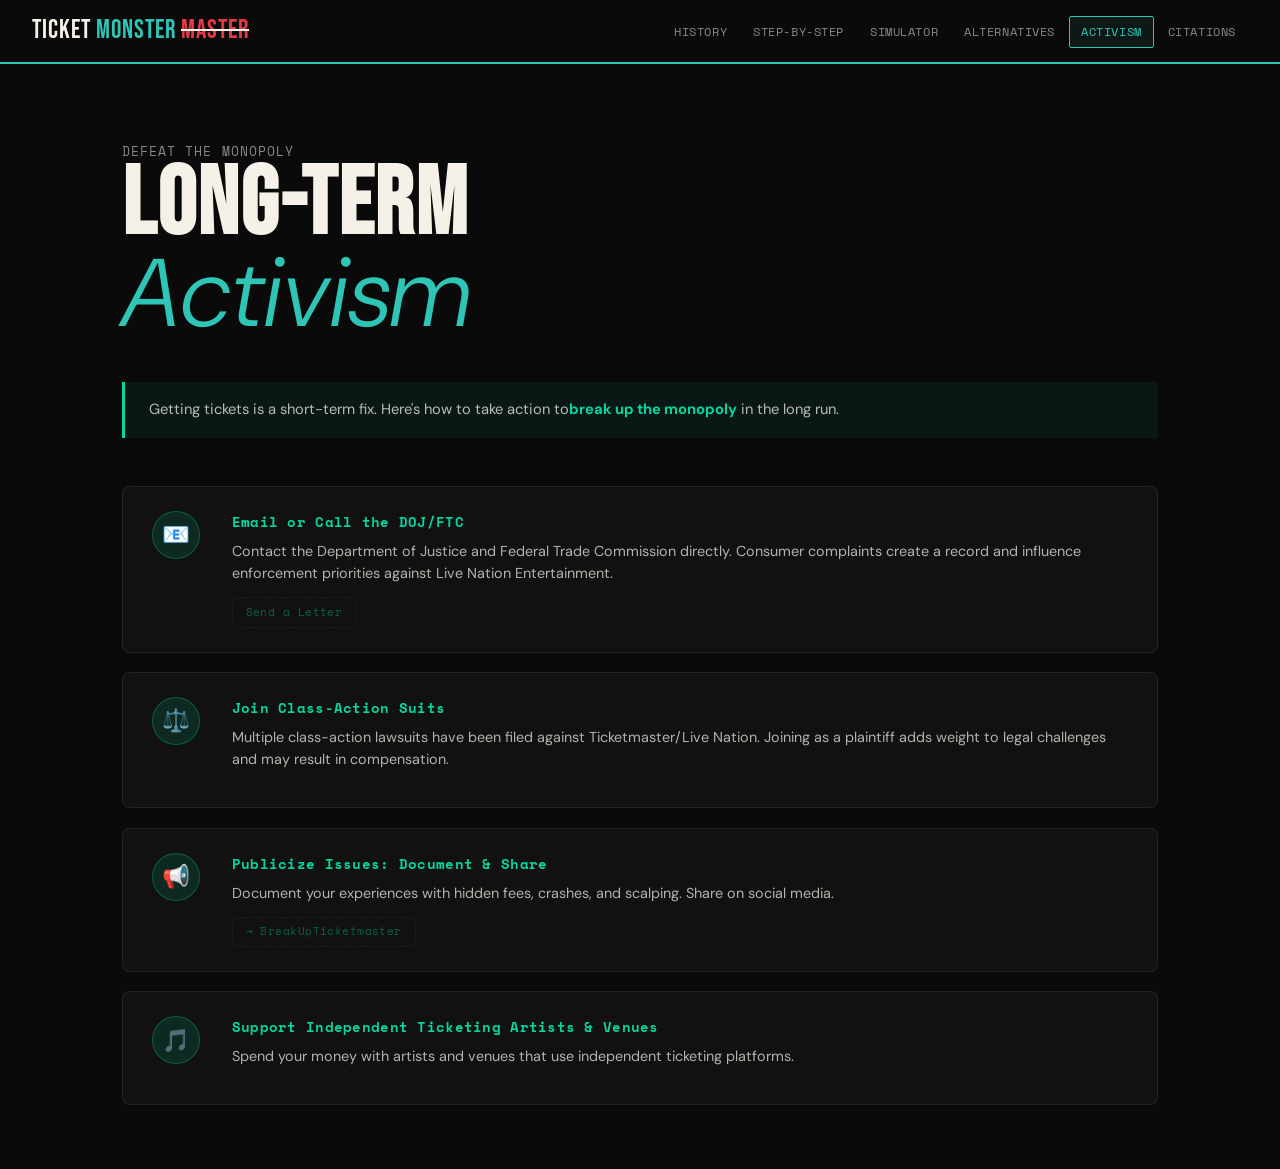
==== pages/activism.html @ 490ddab9 "Add links, citations" ====
<!DOCTYPE html>
<html lang="en">
<head>
  <meta charset="UTF-8" />
  <meta name="viewport" content="width=device-width, initial-scale=1.0" />
  <title>Long-Term Activism — Ticket Monster</title>
  <link rel="stylesheet" href="../css/style.css" />
  <style>
    .activism-intro {
      background: rgba(6,214,160,0.07);
      border-left: 3px solid var(--green);
      padding: 1rem 1.5rem;
      border-radius: 0 4px 4px 0;
      font-size: 0.92rem;
      color: rgba(245,240,232,0.75);
      margin-bottom: 3rem;
    }

    .activism-intro strong { color: var(--green); }

    .action-list {
      display: flex;
      flex-direction: column;
      gap: 1.2rem;
    }

    .action-item {
      display: grid;
      grid-template-columns: 56px 1fr;
      gap: 1.5rem;
      align-items: start;
      background: rgba(255,255,255,0.03);
      border: 1px solid rgba(255,255,255,0.08);
      border-radius: 8px;
      padding: 1.5rem 1.8rem;
      transition: border-color 0.25s, transform 0.2s;
    }

    .action-item:hover {
      border-color: rgba(6,214,160,0.35);
      transform: translateX(4px);
    }

    .action-icon-wrap {
      width: 48px; height: 48px;
      border-radius: 50%;
      background: rgba(6,214,160,0.12);
      border: 1px solid rgba(6,214,160,0.3);
      display: flex; align-items: center; justify-content: center;
      font-size: 1.4rem;
      flex-shrink: 0;
    }

    .action-body h3 {
      font-family: 'Space Mono', monospace;
      font-size: 0.88rem;
      font-weight: 700;
      color: var(--green);
      margin-bottom: 0.4rem;
      letter-spacing: 0.02em;
    }

    .action-body p {
      font-size: 0.9rem;
      color: rgba(245,240,232,0.72);
      line-height: 1.55;
      margin-bottom: 0.8rem;
    }

    .action-links {
      display: flex;
      flex-wrap: wrap;
      gap: 0.5rem;
    }

    .action-link {
      display: inline-flex;
      align-items: center;
      gap: 0.35rem;
      font-family: 'Space Mono', monospace;
      font-size: 0.68rem;
      color: var(--green);
      text-decoration: none;
      border: 1px solid rgba(6,214,160,0.3);
      padding: 0.35rem 0.8rem;
      border-radius: 3px;
      transition: all 0.2s;
      letter-spacing: 0.04em;
    }

    .action-link:hover {
      background: rgba(6,214,160,0.1);
      border-color: var(--green);
    }

    .action-link.placeholder {
      opacity: 0.4;
      cursor: default;
      border-style: dashed;
    }

    .note-edit {
      font-family: 'Space Mono', monospace;
      font-size: 0.68rem;
      color: rgba(255,255,255,0.2);
      letter-spacing: 0.06em;
    }

    @media (max-width: 600px) {
      .action-item { grid-template-columns: 1fr; }
      .action-icon-wrap { width: 38px; height: 38px; font-size: 1.1rem; }
    }
  </style>
</head>
<body>
  <nav>
    <a href="../index.html" class="nav-logo">ticket <span class="alt">monster</span> <span class="strike">master</span></a>
    <div class="hamburger"><span></span><span></span><span></span></div>
    <ul>
      <li><a href="history.html">History</a></li>
      <li><a href="step-by-step.html">Step-by-Step</a></li>
      <li><a href="simulator.html">Simulator</a></li>
      <li><a href="alternatives.html">Alternatives</a></li>
      <li><a href="activism.html">Activism</a></li>
      <li><a href="citations.html">Citations</a></li>
    </ul>
  </nav>

  <div class="page-wrapper">
    <div class="page-hero">
      <div class="subtitle">Defeat the Monopoly</div>
      <h1>Long-Term<br><em>Activism</em></h1>
    </div>

    <div class="container">
      <div class="activism-intro">
        Getting tickets is a short-term fix. Here's how to take action to<strong>break up the monopoly</strong> in the long run.
      </div>

      <div class="action-list">

        <div class="action-item">
          <div class="action-icon-wrap">📧</div>
          <div class="action-body">
            <h3>Email or Call the DOJ/FTC</h3>
            <p>Contact the Department of Justice and Federal Trade Commission directly. Consumer complaints create a record and influence enforcement priorities against Live Nation Entertainment.</p>
            <div class="action-links">
              <a href="https://actionnetwork.org/letters/tell-the-department-of-justice-to-investigate-ticketmaster/" class="action-link placeholder">Send a Letter</a>
            </div>
          </div>
        </div>

        <div class="action-item">
          <div class="action-icon-wrap">⚖️</div>
          <div class="action-body">
            <h3>Join Class-Action Suits</h3>
            <p>Multiple class-action lawsuits have been filed against Ticketmaster/Live Nation. Joining as a plaintiff adds weight to legal challenges and may result in compensation.</p>
          </div>
        </div>

        <div class="action-item">
          <div class="action-icon-wrap">📢</div>
          <div class="action-body">
            <h3>Publicize Issues: Document &amp; Share</h3>
            <p>Document your experiences with hidden fees, crashes, and scalping. Share on social media.</p>
            <div class="action-links">
              <a href="https://www.breakupticketmaster.com/" class="action-link placeholder">→ BreakUpTicketmaster</a>
            </div>
          </div>
        </div>

        <div class="action-item">
          <div class="action-icon-wrap">🎵</div>
          <div class="action-body">
            <h3>Support Independent Ticketing Artists &amp; Venues</h3>
            <p>Spend your money with artists and venues that use independent ticketing platforms.</p>
          </div>
        </div>
      </div>
    </div>
  </div>

  <script src="../js/nav.js"></script>
</body>
</html>
---- css/style.css ----
@import url('https://fonts.googleapis.com/css2?family=Bebas+Neue&family=Space+Mono:ital,wght@0,400;0,700;1,400&family=DM+Sans:ital,wght@0,300;0,400;0,600;1,300&display=swap');

:root {
  --black: #0a0a0a;
  --white: #f5f0e8;
  --cream: #ede8dc;
  --teal: #2ec4b6;
  --coral: #e63946;
  --yellow: #ffd166;
  --pink: #ffb3ba;
  --green: #06d6a0;
  --mid-gray: #3a3a3a;
  --light-gray: #888;
  --nav-h: 64px;
}

*, *::before, *::after { box-sizing: border-box; margin: 0; padding: 0; }

html { scroll-behavior: smooth; }

body {
  background: var(--black);
  color: var(--white);
  font-family: 'DM Sans', sans-serif;
  font-size: 16px;
  line-height: 1.6;
  min-height: 100vh;
}

/* ── NAV ── */
nav {
  position: fixed;
  top: 0; left: 0; right: 0;
  height: var(--nav-h);
  background: var(--black);
  border-bottom: 2px solid var(--teal);
  display: flex;
  align-items: center;
  padding: 0 2rem;
  z-index: 1000;
  gap: 0;
}

.nav-logo {
  font-family: 'Bebas Neue', sans-serif;
  font-size: 1.6rem;
  color: var(--white);
  text-decoration: none;
  letter-spacing: 0.04em;
  margin-right: auto;
  display: flex;
  align-items: baseline;
  gap: 0.3rem;
}

.nav-logo span.strike {
  color: var(--coral);
  text-decoration: line-through;
  text-decoration-color: var(--white);
  text-decoration-thickness: 2px;
}

.nav-logo span.alt {
  color: var(--teal);
}

nav ul {
  display: flex;
  list-style: none;
  gap: 0.1rem;
}

nav ul li a {
  font-family: 'Space Mono', monospace;
  font-size: 0.72rem;
  color: var(--light-gray);
  text-decoration: none;
  padding: 0.4rem 0.7rem;
  border: 1px solid transparent;
  border-radius: 2px;
  transition: all 0.2s;
  letter-spacing: 0.05em;
  text-transform: uppercase;
}

nav ul li a:hover,
nav ul li a.active {
  color: var(--teal);
  border-color: var(--teal);
  background: rgba(46,196,182,0.08);
}

/* hamburger */
.hamburger {
  display: none;
  flex-direction: column;
  gap: 5px;
  cursor: pointer;
  padding: 4px;
}
.hamburger span {
  width: 24px; height: 2px;
  background: var(--white);
  transition: all 0.3s;
}

/* ── PAGE WRAPPER ── */
.page-wrapper {
  padding-top: var(--nav-h);
  min-height: 100vh;
}

/* ── HERO BANNER ── */
.page-hero {
  padding: 4rem 2rem 2.5rem;
  max-width: 1100px;
  margin: 0 auto;
}

.page-hero h1 {
  font-family: 'Bebas Neue', sans-serif;
  font-size: clamp(3rem, 8vw, 6rem);
  line-height: 0.92;
  letter-spacing: 0.02em;
}

.page-hero h1 em {
  font-family: 'DM Sans', sans-serif;
  font-style: italic;
  font-weight: 300;
  color: var(--teal);
}

.page-hero .subtitle {
  font-family: 'Space Mono', monospace;
  font-size: 0.82rem;
  color: var(--light-gray);
  margin-top: 0.8rem;
  letter-spacing: 0.08em;
  text-transform: uppercase;
}

/* ── SECTION CONTAINER ── */
.container {
  max-width: 1100px;
  margin: 0 auto;
  padding: 0 2rem 4rem;
}

/* ── BUTTONS ── */
.btn {
  display: inline-block;
  font-family: 'Space Mono', monospace;
  font-size: 0.78rem;
  padding: 0.55rem 1.2rem;
  border: 2px solid var(--teal);
  color: var(--teal);
  background: transparent;
  cursor: pointer;
  text-decoration: none;
  text-transform: uppercase;
  letter-spacing: 0.06em;
  transition: all 0.2s;
  border-radius: 2px;
}
.btn:hover {
  background: var(--teal);
  color: var(--black);
}
.btn-fill {
  background: var(--teal);
  color: var(--black);
}
.btn-fill:hover {
  background: transparent;
  color: var(--teal);
}
.btn-coral {
  border-color: var(--coral);
  color: var(--coral);
}
.btn-coral:hover { background: var(--coral); color: var(--white); }

/* ── TAGS ── */
.tag {
  display: inline-block;
  font-family: 'Space Mono', monospace;
  font-size: 0.65rem;
  padding: 0.2rem 0.5rem;
  background: rgba(46,196,182,0.15);
  border: 1px solid var(--teal);
  color: var(--teal);
  border-radius: 2px;
  letter-spacing: 0.06em;
  text-transform: uppercase;
}

/* ── DIVIDER ── */
.divider {
  height: 1px;
  background: linear-gradient(90deg, var(--teal) 0%, transparent 100%);
  margin: 2rem 0;
  opacity: 0.3;
}

/* ── RESPONSIVE ── */
@media (max-width: 768px) {
  nav ul {
    display: none;
    position: absolute;
    top: var(--nav-h);
    left: 0; right: 0;
    background: var(--black);
    border-bottom: 2px solid var(--teal);
    flex-direction: column;
    padding: 1rem;
    gap: 0.3rem;
  }
  nav ul.open { display: flex; }
  .hamburger { display: flex; }
  .page-hero { padding: 3rem 1.5rem 2rem; }
  .container { padding: 0 1.5rem 3rem; }
}
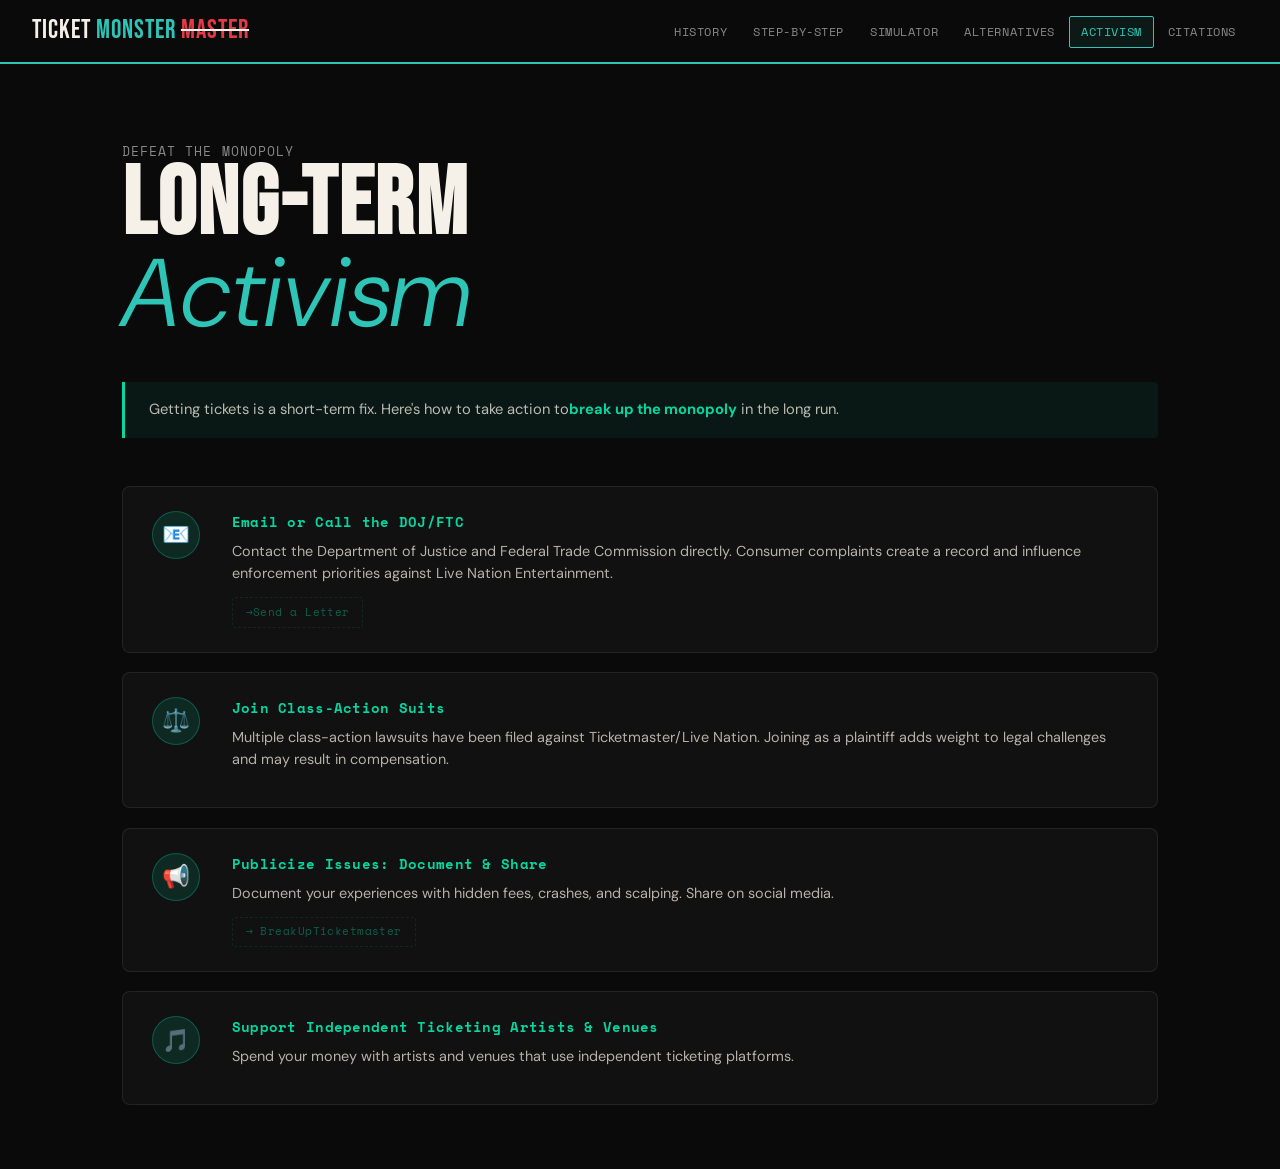
==== commit 576815ce: "Fix links?" ====
--- a/pages/activism.html
+++ b/pages/activism.html
@@ -145,7 +145,7 @@
             <h3>Email or Call the DOJ/FTC</h3>
             <p>Contact the Department of Justice and Federal Trade Commission directly. Consumer complaints create a record and influence enforcement priorities against Live Nation Entertainment.</p>
             <div class="action-links">
-              <a href="https://actionnetwork.org/letters/tell-the-department-of-justice-to-investigate-ticketmaster/" class="action-link placeholder">Send a Letter</a>
+              <a href="https://actionnetwork.org/letters/tell-the-department-of-justice-to-investigate-ticketmaster/" class="action-link placeholder">→Send a Letter</a>
             </div>
           </div>
         </div>
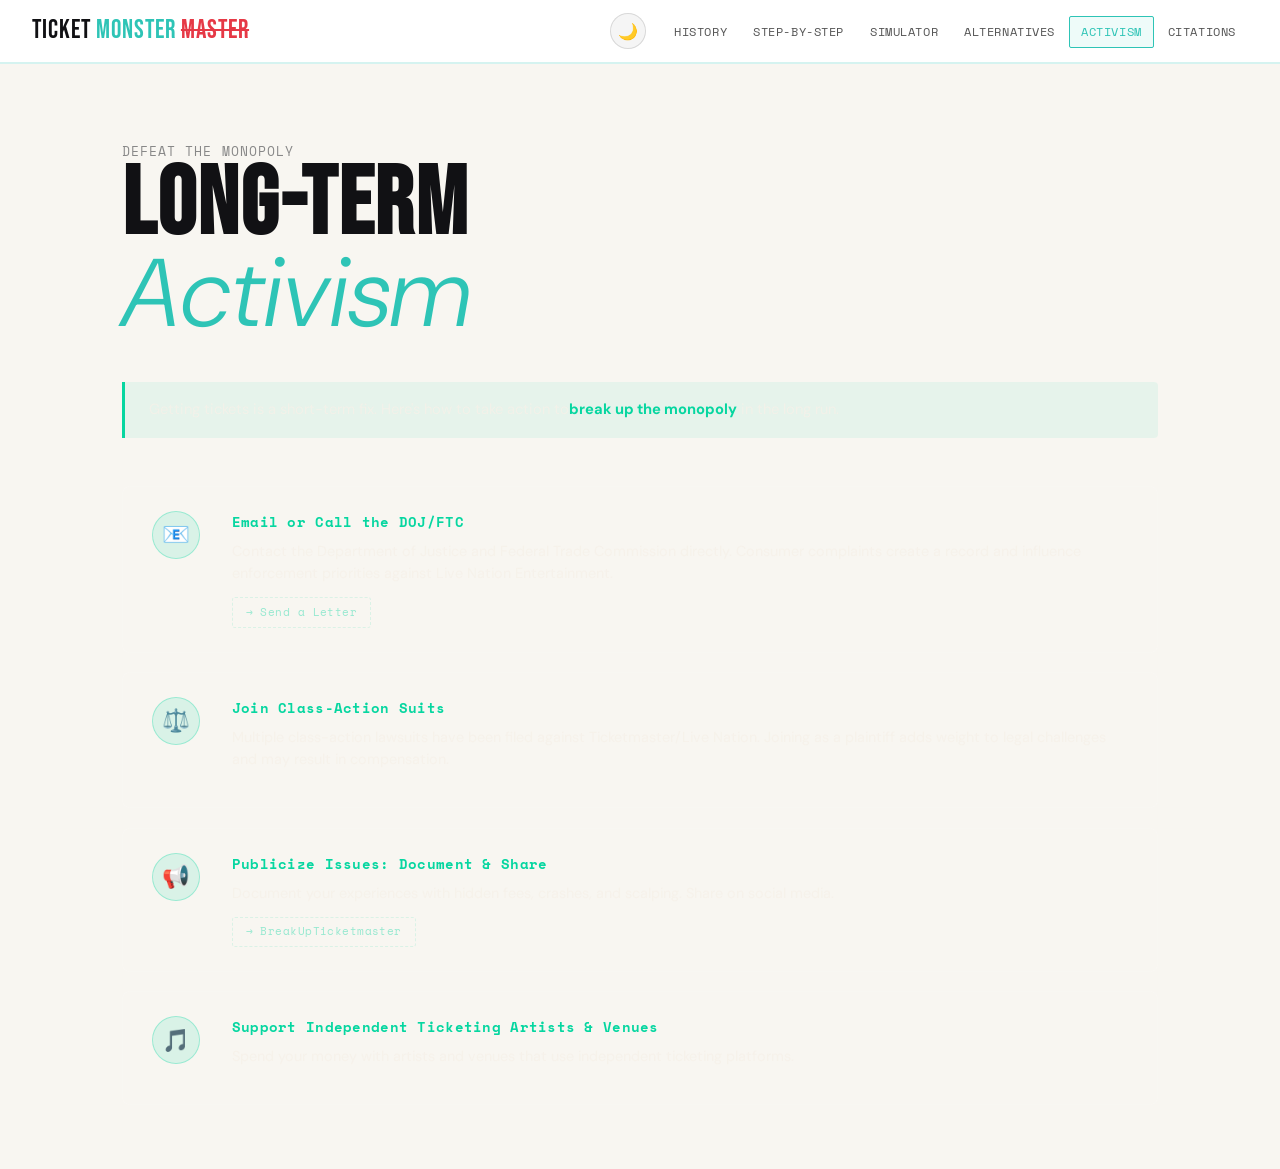
==== commit 6bbf5a20: "Toggle light/dark" ====
--- a/pages/activism.html
+++ b/pages/activism.html
@@ -145,7 +145,7 @@
             <h3>Email or Call the DOJ/FTC</h3>
             <p>Contact the Department of Justice and Federal Trade Commission directly. Consumer complaints create a record and influence enforcement priorities against Live Nation Entertainment.</p>
             <div class="action-links">
-              <a href="https://actionnetwork.org/letters/tell-the-department-of-justice-to-investigate-ticketmaster/" class="action-link placeholder">→Send a Letter</a>
+              <a href="https://actionnetwork.org/letters/tell-the-department-of-justice-to-investigate-ticketmaster/" class="action-link placeholder">→ Send a Letter</a>
             </div>
           </div>
         </div>
--- a/css/style.css
+++ b/css/style.css
@@ -1,6 +1,17 @@
 @import url('https://fonts.googleapis.com/css2?family=Bebas+Neue&family=Space+Mono:ital,wght@0,400;0,700;1,400&family=DM+Sans:ital,wght@0,300;0,400;0,600;1,300&display=swap');
 
 :root {
+  --bg: #0a0a0a;
+  --fg: #f5f0e8;
+  --surface: rgba(255,255,255,0.03);
+  --surface-strong: rgba(255,255,255,0.1);
+  --muted: rgba(245,240,232,0.8);
+  --nav-bg: #0a0a0a;
+  --nav-border: #2ec4b6;
+  --link: #888;
+  --link-hover: #2ec4b6;
+  --toggle-border: rgba(255,255,255,0.18);
+  --toggle-bg: rgba(255,255,255,0.04);
   --black: #0a0a0a;
   --white: #f5f0e8;
   --cream: #ede8dc;
@@ -14,17 +25,48 @@
   --nav-h: 64px;
 }
 
+[data-theme="light"] {
+  --bg: #f8f6f1;
+  --fg: #111114;
+  --surface: rgba(15,15,15,0.04);
+  --surface-strong: rgba(15,15,15,0.08);
+  --muted: rgba(17,17,20,0.65);
+  --nav-bg: #ffffff;
+  --nav-border: rgba(46,196,182,0.25);
+  --link: #555;
+  --link-hover: #2ec4b6;
+  --toggle-border: rgba(0,0,0,0.12);
+  --toggle-bg: rgba(0,0,0,0.04);
+}
+
+@media (prefers-color-scheme: light) {
+  :root {
+    --bg: #f8f6f1;
+    --fg: #111114;
+    --surface: rgba(15,15,15,0.04);
+    --surface-strong: rgba(15,15,15,0.08);
+    --muted: rgba(17,17,20,0.65);
+    --nav-bg: #ffffff;
+    --nav-border: rgba(46,196,182,0.2);
+    --link: #555;
+    --link-hover: #2ec4b6;
+    --toggle-border: rgba(0,0,0,0.12);
+    --toggle-bg: rgba(0,0,0,0.04);
+  }
+}
+
 *, *::before, *::after { box-sizing: border-box; margin: 0; padding: 0; }
 
 html { scroll-behavior: smooth; }
 
 body {
-  background: var(--black);
-  color: var(--white);
+  background: var(--bg);
+  color: var(--fg);
   font-family: 'DM Sans', sans-serif;
   font-size: 16px;
   line-height: 1.6;
   min-height: 100vh;
+  transition: background 0.25s ease, color 0.25s ease;
 }
 
 /* ── NAV ── */
@@ -32,8 +74,8 @@
   position: fixed;
   top: 0; left: 0; right: 0;
   height: var(--nav-h);
-  background: var(--black);
-  border-bottom: 2px solid var(--teal);
+  background: var(--nav-bg);
+  border-bottom: 2px solid var(--nav-border);
   display: flex;
   align-items: center;
   padding: 0 2rem;
@@ -44,7 +86,7 @@
 .nav-logo {
   font-family: 'Bebas Neue', sans-serif;
   font-size: 1.6rem;
-  color: var(--white);
+  color: var(--fg);
   text-decoration: none;
   letter-spacing: 0.04em;
   margin-right: auto;
@@ -56,7 +98,7 @@
 .nav-logo span.strike {
   color: var(--coral);
   text-decoration: line-through;
-  text-decoration-color: var(--white);
+  text-decoration-color: currentColor;
   text-decoration-thickness: 2px;
 }
 
@@ -73,7 +115,7 @@
 nav ul li a {
   font-family: 'Space Mono', monospace;
   font-size: 0.72rem;
-  color: var(--light-gray);
+  color: var(--link);
   text-decoration: none;
   padding: 0.4rem 0.7rem;
   border: 1px solid transparent;
@@ -100,8 +142,28 @@
 }
 .hamburger span {
   width: 24px; height: 2px;
-  background: var(--white);
+  background: var(--fg);
   transition: all 0.3s;
+}
+
+.theme-toggle {
+  margin-right: 1rem;
+  width: 36px;
+  height: 36px;
+  border: 1px solid var(--toggle-border);
+  border-radius: 999px;
+  background: var(--toggle-bg);
+  color: var(--fg);
+  display: inline-flex;
+  align-items: center;
+  justify-content: center;
+  cursor: pointer;
+  transition: all 0.2s ease;
+  font-size: 1rem;
+}
+.theme-toggle:hover {
+  transform: translateY(-1px);
+  background: rgba(46,196,182,0.12);
 }
 
 /* ── PAGE WRAPPER ── */
@@ -210,8 +272,8 @@
     position: absolute;
     top: var(--nav-h);
     left: 0; right: 0;
-    background: var(--black);
-    border-bottom: 2px solid var(--teal);
+    background: var(--nav-bg);
+    border-bottom: 2px solid var(--nav-border);
     flex-direction: column;
     padding: 1rem;
     gap: 0.3rem;
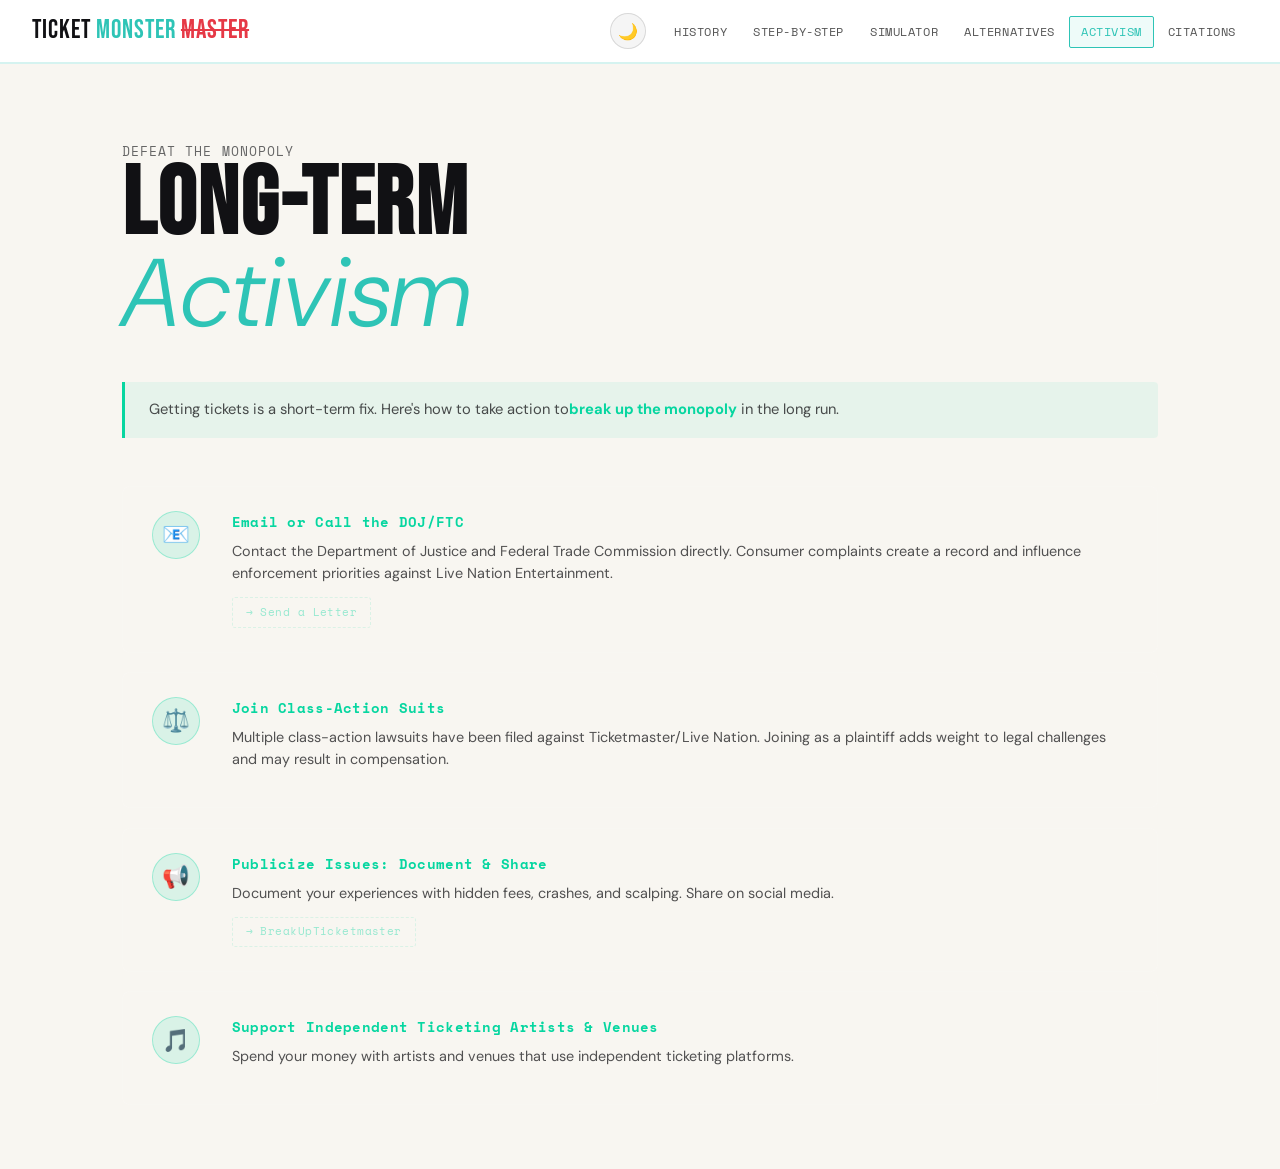
==== commit 1825cd00: "Fix images, text in history" ====
--- a/pages/activism.html
+++ b/pages/activism.html
@@ -12,7 +12,7 @@
       padding: 1rem 1.5rem;
       border-radius: 0 4px 4px 0;
       font-size: 0.92rem;
-      color: rgba(245,240,232,0.75);
+      color: var(--text-75);
       margin-bottom: 3rem;
     }
 
@@ -62,7 +62,7 @@
 
     .action-body p {
       font-size: 0.9rem;
-      color: rgba(245,240,232,0.72);
+      color: var(--text-72);
       line-height: 1.55;
       margin-bottom: 0.8rem;
     }
--- a/css/style.css
+++ b/css/style.css
@@ -3,6 +3,15 @@
 :root {
   --bg: #0a0a0a;
   --fg: #f5f0e8;
+  --text-80: rgba(245,240,232,0.8);
+  --text-75: rgba(245,240,232,0.75);
+  --text-72: rgba(245,240,232,0.72);
+  --text-70: rgba(245,240,232,0.7);
+  --text-65: rgba(245,240,232,0.65);
+  --text-60: rgba(245,240,232,0.6);
+  --text-55: rgba(245,240,232,0.55);
+  --text-50: rgba(245,240,232,0.5);
+  --text-85: rgba(245,240,232,0.85);
   --surface: rgba(255,255,255,0.03);
   --surface-strong: rgba(255,255,255,0.1);
   --muted: rgba(245,240,232,0.8);
@@ -28,6 +37,15 @@
 [data-theme="light"] {
   --bg: #f8f6f1;
   --fg: #111114;
+  --text-80: rgba(17,17,20,0.8);
+  --text-75: rgba(17,17,20,0.75);
+  --text-72: rgba(17,17,20,0.72);
+  --text-70: rgba(17,17,20,0.7);
+  --text-65: rgba(17,17,20,0.65);
+  --text-60: rgba(17,17,20,0.6);
+  --text-55: rgba(17,17,20,0.55);
+  --text-50: rgba(17,17,20,0.5);
+  --text-85: rgba(17,17,20,0.85);
   --surface: rgba(15,15,15,0.04);
   --surface-strong: rgba(15,15,15,0.08);
   --muted: rgba(17,17,20,0.65);
@@ -37,12 +55,23 @@
   --link-hover: #2ec4b6;
   --toggle-border: rgba(0,0,0,0.12);
   --toggle-bg: rgba(0,0,0,0.04);
+  --white: #111114;
+  --light-gray: #666;
 }
 
 @media (prefers-color-scheme: light) {
   :root {
     --bg: #f8f6f1;
     --fg: #111114;
+    --text-80: rgba(17,17,20,0.8);
+    --text-75: rgba(17,17,20,0.75);
+    --text-72: rgba(17,17,20,0.72);
+    --text-70: rgba(17,17,20,0.7);
+    --text-65: rgba(17,17,20,0.65);
+    --text-60: rgba(17,17,20,0.6);
+    --text-55: rgba(17,17,20,0.55);
+    --text-50: rgba(17,17,20,0.5);
+    --text-85: rgba(17,17,20,0.85);
     --surface: rgba(15,15,15,0.04);
     --surface-strong: rgba(15,15,15,0.08);
     --muted: rgba(17,17,20,0.65);
@@ -52,6 +81,8 @@
     --link-hover: #2ec4b6;
     --toggle-border: rgba(0,0,0,0.12);
     --toggle-bg: rgba(0,0,0,0.04);
+    --white: #111114;
+    --light-gray: #666;
   }
 }
 
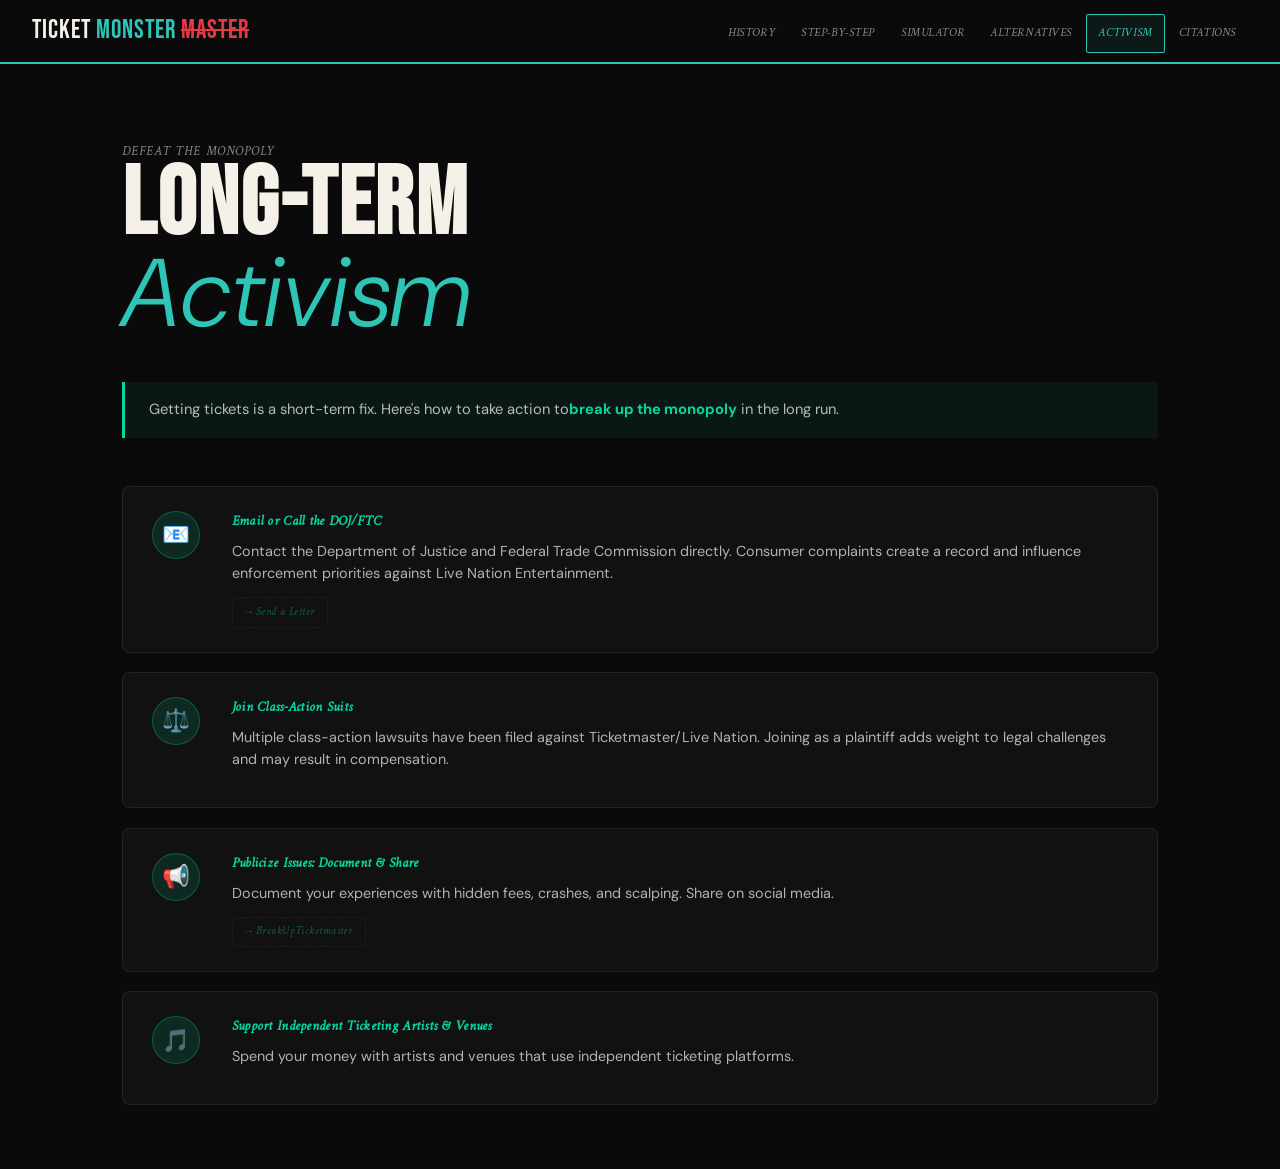
==== commit 82c81f70: "Change font" ====
--- a/pages/activism.html
+++ b/pages/activism.html
@@ -52,7 +52,7 @@
     }
 
     .action-body h3 {
-      font-family: 'Space Mono', monospace;
+      font-family: 'Metal', monospace;
       font-size: 0.88rem;
       font-weight: 700;
       color: var(--green);
@@ -77,7 +77,7 @@
       display: inline-flex;
       align-items: center;
       gap: 0.35rem;
-      font-family: 'Space Mono', monospace;
+      font-family: 'Metal', monospace;
       font-size: 0.68rem;
       color: var(--green);
       text-decoration: none;
@@ -100,7 +100,7 @@
     }
 
     .note-edit {
-      font-family: 'Space Mono', monospace;
+      font-family: 'Metal', monospace;
       font-size: 0.68rem;
       color: rgba(255,255,255,0.2);
       letter-spacing: 0.06em;
--- a/css/style.css
+++ b/css/style.css
@@ -1,4 +1,4 @@
-@import url('https://fonts.googleapis.com/css2?family=Bebas+Neue&family=Space+Mono:ital,wght@0,400;0,700;1,400&family=DM+Sans:ital,wght@0,300;0,400;0,600;1,300&display=swap');
+@import url('https://fonts.googleapis.com/css2?family=Bebas+Neue&family=Metal:ital,wght@0,400;0,700;1,400&family=DM+Sans:ital,wght@0,300;0,400;0,600;1,300&display=swap');
 
 :root {
   --bg: #0a0a0a;
@@ -34,58 +34,6 @@
   --nav-h: 64px;
 }
 
-[data-theme="light"] {
-  --bg: #f8f6f1;
-  --fg: #111114;
-  --text-80: rgba(17,17,20,0.8);
-  --text-75: rgba(17,17,20,0.75);
-  --text-72: rgba(17,17,20,0.72);
-  --text-70: rgba(17,17,20,0.7);
-  --text-65: rgba(17,17,20,0.65);
-  --text-60: rgba(17,17,20,0.6);
-  --text-55: rgba(17,17,20,0.55);
-  --text-50: rgba(17,17,20,0.5);
-  --text-85: rgba(17,17,20,0.85);
-  --surface: rgba(15,15,15,0.04);
-  --surface-strong: rgba(15,15,15,0.08);
-  --muted: rgba(17,17,20,0.65);
-  --nav-bg: #ffffff;
-  --nav-border: rgba(46,196,182,0.25);
-  --link: #555;
-  --link-hover: #2ec4b6;
-  --toggle-border: rgba(0,0,0,0.12);
-  --toggle-bg: rgba(0,0,0,0.04);
-  --white: #111114;
-  --light-gray: #666;
-}
-
-@media (prefers-color-scheme: light) {
-  :root {
-    --bg: #f8f6f1;
-    --fg: #111114;
-    --text-80: rgba(17,17,20,0.8);
-    --text-75: rgba(17,17,20,0.75);
-    --text-72: rgba(17,17,20,0.72);
-    --text-70: rgba(17,17,20,0.7);
-    --text-65: rgba(17,17,20,0.65);
-    --text-60: rgba(17,17,20,0.6);
-    --text-55: rgba(17,17,20,0.55);
-    --text-50: rgba(17,17,20,0.5);
-    --text-85: rgba(17,17,20,0.85);
-    --surface: rgba(15,15,15,0.04);
-    --surface-strong: rgba(15,15,15,0.08);
-    --muted: rgba(17,17,20,0.65);
-    --nav-bg: #ffffff;
-    --nav-border: rgba(46,196,182,0.2);
-    --link: #555;
-    --link-hover: #2ec4b6;
-    --toggle-border: rgba(0,0,0,0.12);
-    --toggle-bg: rgba(0,0,0,0.04);
-    --white: #111114;
-    --light-gray: #666;
-  }
-}
-
 *, *::before, *::after { box-sizing: border-box; margin: 0; padding: 0; }
 
 html { scroll-behavior: smooth; }
@@ -94,10 +42,9 @@
   background: var(--bg);
   color: var(--fg);
   font-family: 'DM Sans', sans-serif;
-  font-size: 16px;
+  font-size: 18px;
   line-height: 1.6;
   min-height: 100vh;
-  transition: background 0.25s ease, color 0.25s ease;
 }
 
 /* ── NAV ── */
@@ -144,7 +91,7 @@
 }
 
 nav ul li a {
-  font-family: 'Space Mono', monospace;
+  font-family: 'Metal', monospace;
   font-size: 0.72rem;
   color: var(--link);
   text-decoration: none;
@@ -177,26 +124,6 @@
   transition: all 0.3s;
 }
 
-.theme-toggle {
-  margin-right: 1rem;
-  width: 36px;
-  height: 36px;
-  border: 1px solid var(--toggle-border);
-  border-radius: 999px;
-  background: var(--toggle-bg);
-  color: var(--fg);
-  display: inline-flex;
-  align-items: center;
-  justify-content: center;
-  cursor: pointer;
-  transition: all 0.2s ease;
-  font-size: 1rem;
-}
-.theme-toggle:hover {
-  transform: translateY(-1px);
-  background: rgba(46,196,182,0.12);
-}
-
 /* ── PAGE WRAPPER ── */
 .page-wrapper {
   padding-top: var(--nav-h);
@@ -225,7 +152,7 @@
 }
 
 .page-hero .subtitle {
-  font-family: 'Space Mono', monospace;
+  font-family: 'Metal', monospace;
   font-size: 0.82rem;
   color: var(--light-gray);
   margin-top: 0.8rem;
@@ -243,7 +170,7 @@
 /* ── BUTTONS ── */
 .btn {
   display: inline-block;
-  font-family: 'Space Mono', monospace;
+  font-family: 'Metal', monospace;
   font-size: 0.78rem;
   padding: 0.55rem 1.2rem;
   border: 2px solid var(--teal);
@@ -277,7 +204,7 @@
 /* ── TAGS ── */
 .tag {
   display: inline-block;
-  font-family: 'Space Mono', monospace;
+  font-family: 'Metal', monospace;
   font-size: 0.65rem;
   padding: 0.2rem 0.5rem;
   background: rgba(46,196,182,0.15);
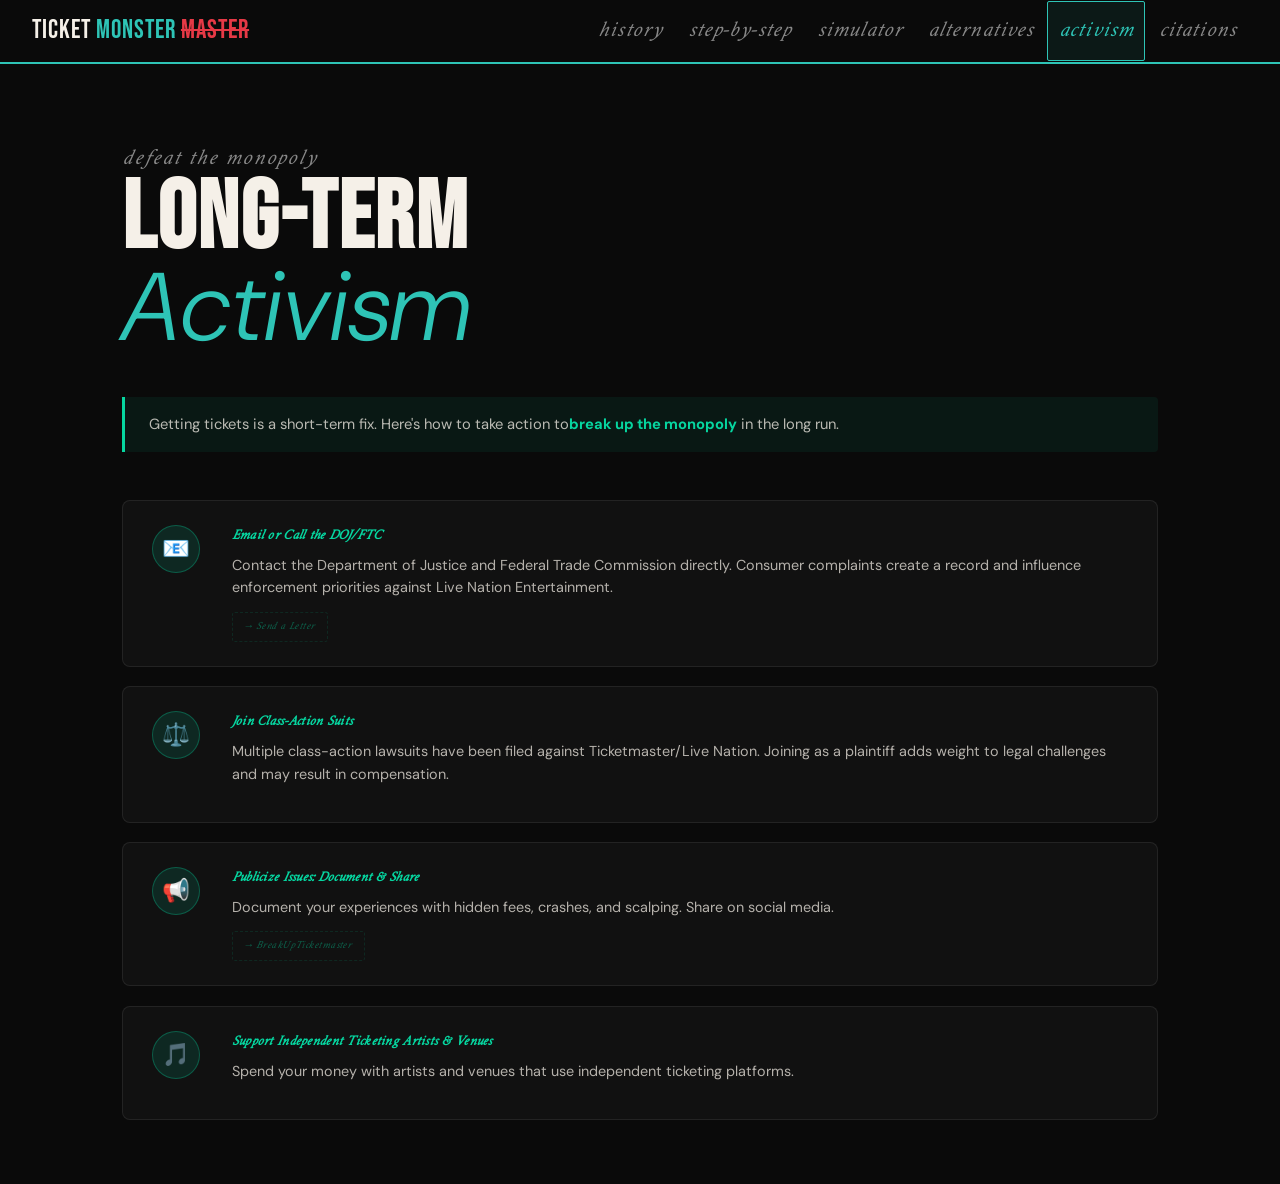
==== commit 52589cf8: "Fix font size?" ====
--- a/pages/activism.html
+++ b/pages/activism.html
@@ -52,7 +52,7 @@
     }
 
     .action-body h3 {
-      font-family: 'Metal', monospace;
+      font-family: 'metal', monospace; font-style: italic;
       font-size: 0.88rem;
       font-weight: 700;
       color: var(--green);
@@ -77,7 +77,7 @@
       display: inline-flex;
       align-items: center;
       gap: 0.35rem;
-      font-family: 'Metal', monospace;
+      font-family: 'metal', monospace; font-style: italic;
       font-size: 0.68rem;
       color: var(--green);
       text-decoration: none;
@@ -100,7 +100,7 @@
     }
 
     .note-edit {
-      font-family: 'Metal', monospace;
+      font-family: 'metal', monospace; font-style: italic;
       font-size: 0.68rem;
       color: rgba(255,255,255,0.2);
       letter-spacing: 0.06em;
--- a/css/style.css
+++ b/css/style.css
@@ -1,4 +1,4 @@
-@import url('https://fonts.googleapis.com/css2?family=Bebas+Neue&family=Metal:ital,wght@0,400;0,700;1,400&family=DM+Sans:ital,wght@0,300;0,400;0,600;1,300&display=swap');
+@import url('https://fonts.googleapis.com/css2?family=Bebas+Neue&family=metal:ital,wght@0,400;0,700;1,400&family=DM+Sans:ital,wght@0,300;0,400;0,600;1,300&display=swap');
 
 :root {
   --bg: #0a0a0a;
@@ -91,8 +91,8 @@
 }
 
 nav ul li a {
-  font-family: 'Metal', monospace;
-  font-size: 0.72rem;
+  font-family: 'metal', monospace; font-style: italic;
+  font-size: 22px;
   color: var(--link);
   text-decoration: none;
   padding: 0.4rem 0.7rem;
@@ -100,7 +100,7 @@
   border-radius: 2px;
   transition: all 0.2s;
   letter-spacing: 0.05em;
-  text-transform: uppercase;
+  text-transform: lowercase;
 }
 
 nav ul li a:hover,
@@ -152,12 +152,13 @@
 }
 
 .page-hero .subtitle {
-  font-family: 'Metal', monospace;
-  font-size: 0.82rem;
+  font-family: 'metal', monospace; font-style: italic;
+  font-style: italic;
+  text-transform: lowercase;
+  font-size: 22px;
   color: var(--light-gray);
   margin-top: 0.8rem;
   letter-spacing: 0.08em;
-  text-transform: uppercase;
 }
 
 /* ── SECTION CONTAINER ── */
@@ -170,15 +171,16 @@
 /* ── BUTTONS ── */
 .btn {
   display: inline-block;
-  font-family: 'Metal', monospace;
-  font-size: 0.78rem;
+  font-family: 'metal', monospace; font-style: italic;
+  font-size: 22px;
   padding: 0.55rem 1.2rem;
   border: 2px solid var(--teal);
   color: var(--teal);
   background: transparent;
   cursor: pointer;
   text-decoration: none;
-  text-transform: uppercase;
+  text-transform: lowercase;
+  font-style: italic;
   letter-spacing: 0.06em;
   transition: all 0.2s;
   border-radius: 2px;
@@ -204,15 +206,15 @@
 /* ── TAGS ── */
 .tag {
   display: inline-block;
-  font-family: 'Metal', monospace;
-  font-size: 0.65rem;
+  font-family: 'metal', monospace; font-style: italic;
+  font-size: 22px;
   padding: 0.2rem 0.5rem;
   background: rgba(46,196,182,0.15);
   border: 1px solid var(--teal);
   color: var(--teal);
   border-radius: 2px;
   letter-spacing: 0.06em;
-  text-transform: uppercase;
+  text-transform: lowercase;
 }
 
 /* ── DIVIDER ── */
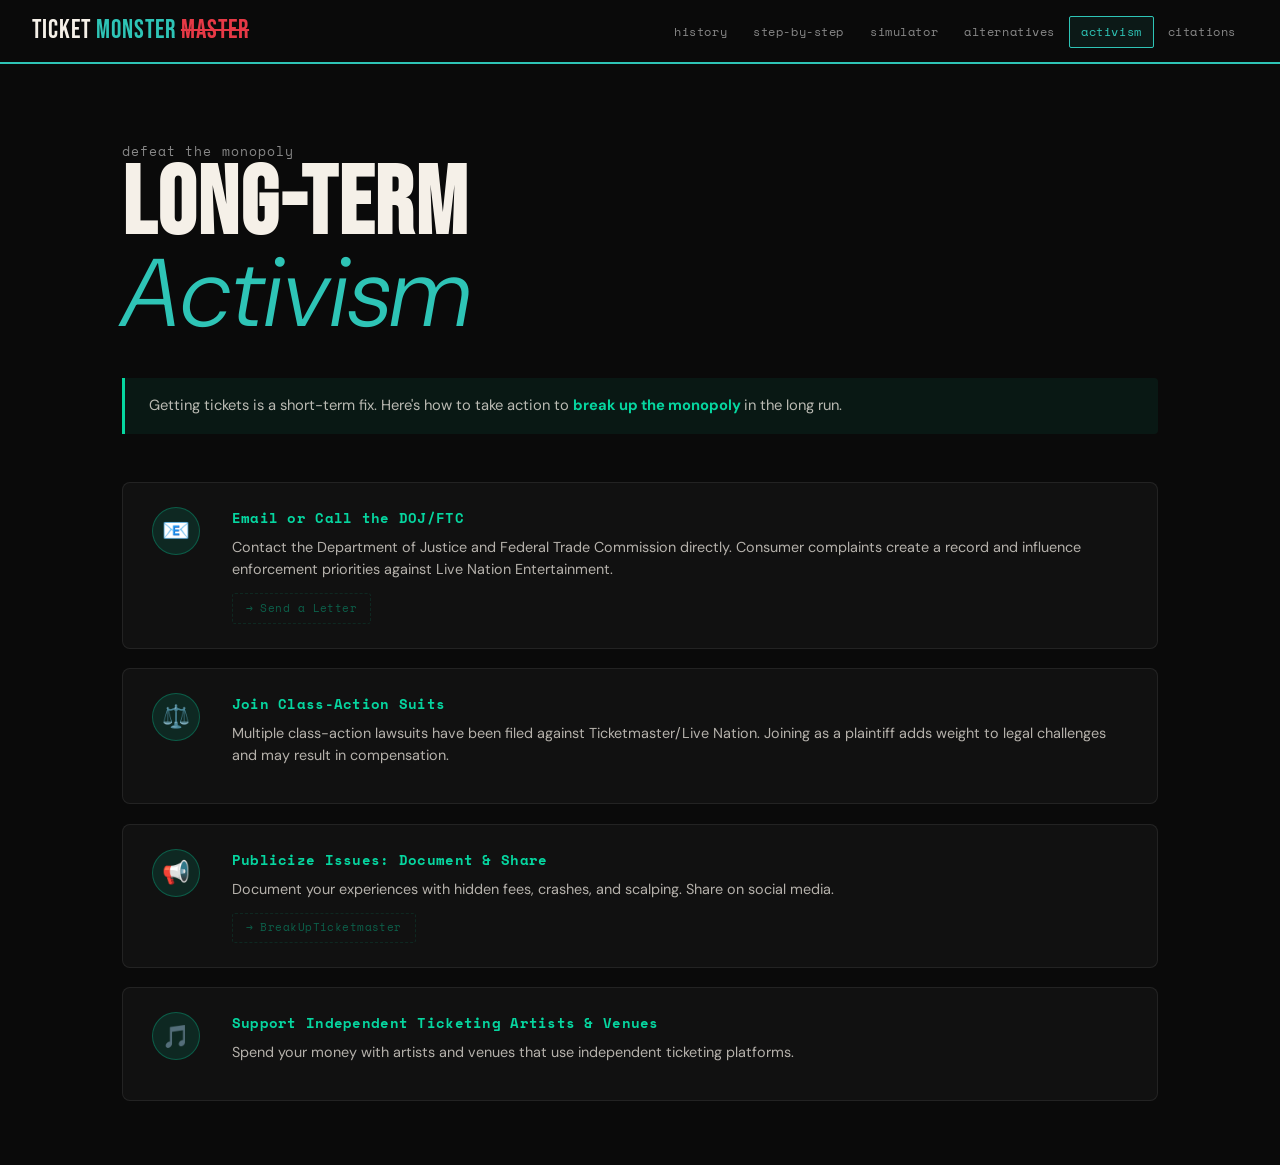
==== commit 6a676e75: "Change font back" ====
--- a/pages/activism.html
+++ b/pages/activism.html
@@ -1,185 +1,155 @@
-<!DOCTYPE html>
 <html lang="en">
-<head>
-  <meta charset="UTF-8" />
-  <meta name="viewport" content="width=device-width, initial-scale=1.0" />
-  <title>Long-Term Activism — Ticket Monster</title>
-  <link rel="stylesheet" href="../css/style.css" />
-  <style>
-    .activism-intro {
-      background: rgba(6,214,160,0.07);
-      border-left: 3px solid var(--green);
-      padding: 1rem 1.5rem;
-      border-radius: 0 4px 4px 0;
-      font-size: 0.92rem;
-      color: var(--text-75);
-      margin-bottom: 3rem;
-    }
-
-    .activism-intro strong { color: var(--green); }
-
-    .action-list {
-      display: flex;
-      flex-direction: column;
-      gap: 1.2rem;
-    }
-
-    .action-item {
-      display: grid;
-      grid-template-columns: 56px 1fr;
-      gap: 1.5rem;
-      align-items: start;
-      background: rgba(255,255,255,0.03);
-      border: 1px solid rgba(255,255,255,0.08);
-      border-radius: 8px;
-      padding: 1.5rem 1.8rem;
-      transition: border-color 0.25s, transform 0.2s;
-    }
-
-    .action-item:hover {
-      border-color: rgba(6,214,160,0.35);
-      transform: translateX(4px);
-    }
-
-    .action-icon-wrap {
-      width: 48px; height: 48px;
-      border-radius: 50%;
-      background: rgba(6,214,160,0.12);
-      border: 1px solid rgba(6,214,160,0.3);
-      display: flex; align-items: center; justify-content: center;
-      font-size: 1.4rem;
-      flex-shrink: 0;
-    }
-
-    .action-body h3 {
-      font-family: 'metal', monospace; font-style: italic;
-      font-size: 0.88rem;
-      font-weight: 700;
-      color: var(--green);
-      margin-bottom: 0.4rem;
-      letter-spacing: 0.02em;
-    }
-
-    .action-body p {
-      font-size: 0.9rem;
-      color: var(--text-72);
-      line-height: 1.55;
-      margin-bottom: 0.8rem;
-    }
-
-    .action-links {
-      display: flex;
-      flex-wrap: wrap;
-      gap: 0.5rem;
-    }
-
-    .action-link {
-      display: inline-flex;
-      align-items: center;
-      gap: 0.35rem;
-      font-family: 'metal', monospace; font-style: italic;
-      font-size: 0.68rem;
-      color: var(--green);
-      text-decoration: none;
-      border: 1px solid rgba(6,214,160,0.3);
-      padding: 0.35rem 0.8rem;
-      border-radius: 3px;
-      transition: all 0.2s;
-      letter-spacing: 0.04em;
-    }
-
-    .action-link:hover {
-      background: rgba(6,214,160,0.1);
-      border-color: var(--green);
-    }
-
-    .action-link.placeholder {
-      opacity: 0.4;
-      cursor: default;
-      border-style: dashed;
-    }
-
-    .note-edit {
-      font-family: 'metal', monospace; font-style: italic;
-      font-size: 0.68rem;
-      color: rgba(255,255,255,0.2);
-      letter-spacing: 0.06em;
-    }
-
-    @media (max-width: 600px) {
-      .action-item { grid-template-columns: 1fr; }
-      .action-icon-wrap { width: 38px; height: 38px; font-size: 1.1rem; }
-    }
-  </style>
-</head>
-<body>
-  <nav>
-    <a href="../index.html" class="nav-logo">ticket <span class="alt">monster</span> <span class="strike">master</span></a>
-    <div class="hamburger"><span></span><span></span><span></span></div>
-    <ul>
-      <li><a href="history.html">History</a></li>
-      <li><a href="step-by-step.html">Step-by-Step</a></li>
-      <li><a href="simulator.html">Simulator</a></li>
-      <li><a href="alternatives.html">Alternatives</a></li>
-      <li><a href="activism.html">Activism</a></li>
-      <li><a href="citations.html">Citations</a></li>
-    </ul>
-  </nav>
-
-  <div class="page-wrapper">
-    <div class="page-hero">
-      <div class="subtitle">Defeat the Monopoly</div>
-      <h1>Long-Term<br><em>Activism</em></h1>
-    </div>
-
-    <div class="container">
-      <div class="activism-intro">
-        Getting tickets is a short-term fix. Here's how to take action to<strong>break up the monopoly</strong> in the long run.
+  <head>
+    <meta charset="UTF-8" />
+    <meta name="viewport" content="width=device-width, initial-scale=1.0" />
+    <title>
+      Long-Term Activism — Ticket Monster
+    </title>
+    <link rel="stylesheet" href="../css/style.css" />
+    <style>
+      .activism-intro { background: rgba(6,214,160,0.07); border-left: 3px solid var(--green); padding: 1rem 1.5rem; border-radius: 0 4px 4px 0; font-size: 0.92rem; color: var(--text-75); margin-bottom: 3rem; } .activism-intro strong { color: var(--green); } .action-list { display: flex; flex-direction: column; gap: 1.2rem; } .action-item { display: grid; grid-template-columns: 56px 1fr; gap: 1.5rem; align-items: start; background: rgba(255,255,255,0.03); border: 1px solid rgba(255,255,255,0.08); border-radius: 8px; padding: 1.5rem 1.8rem; transition: border-color 0.25s, transform 0.2s; } .action-item:hover { border-color: rgba(6,214,160,0.35); transform: translateX(4px); } .action-icon-wrap { width: 48px; height: 48px; border-radius: 50%; background: rgba(6,214,160,0.12); border: 1px solid rgba(6,214,160,0.3); display: flex; align-items: center; justify-content: center; font-size: 1.4rem; flex-shrink: 0; } .action-body h3 { font-family: 'Space Mono', monospace; font-size: 0.88rem; font-weight: 700; color: var(--green); margin-bottom: 0.4rem; letter-spacing: 0.02em; } .action-body p { font-size: 0.9rem; color: var(--text-72); line-height: 1.55; margin-bottom: 0.8rem; } .action-links { display: flex; flex-wrap: wrap; gap: 0.5rem; } .action-link { display: inline-flex; align-items: center; gap: 0.35rem; font-family: 'Space Mono', monospace; font-size: 0.68rem; color: var(--green); text-decoration: none; border: 1px solid rgba(6,214,160,0.3); padding: 0.35rem 0.8rem; border-radius: 3px; transition: all 0.2s; letter-spacing: 0.04em; } .action-link:hover { background: rgba(6,214,160,0.1); border-color: var(--green); } .action-link.placeholder { opacity: 0.4; cursor: default; border-style: dashed; } .note-edit { font-family: 'Space Mono', monospace; font-size: 0.68rem; color: rgba(255,255,255,0.2); letter-spacing: 0.06em; } @media (max-width: 600px) { .action-item { grid-template-columns: 1fr; } .action-icon-wrap { width: 38px; height: 38px; font-size: 1.1rem; } }
+    </style>
+  </head>
+  <body>
+    <nav>
+      <a href="../index.html" class="nav-logo">
+        ticket
+        <span class="alt">
+          monster
+        </span>
+        <span class="strike">
+          master
+        </span>
+      </a>
+      <div class="hamburger">
+        <span>
+        </span>
+        <span>
+        </span>
+        <span>
+        </span>
       </div>
-
-      <div class="action-list">
-
-        <div class="action-item">
-          <div class="action-icon-wrap">📧</div>
-          <div class="action-body">
-            <h3>Email or Call the DOJ/FTC</h3>
-            <p>Contact the Department of Justice and Federal Trade Commission directly. Consumer complaints create a record and influence enforcement priorities against Live Nation Entertainment.</p>
-            <div class="action-links">
-              <a href="https://actionnetwork.org/letters/tell-the-department-of-justice-to-investigate-ticketmaster/" class="action-link placeholder">→ Send a Letter</a>
+      <ul>
+        <li>
+          <a href="history.html">
+            History
+          </a>
+        </li>
+        <li>
+          <a href="step-by-step.html">
+            Step-by-Step
+          </a>
+        </li>
+        <li>
+          <a href="simulator.html">
+            Simulator
+          </a>
+        </li>
+        <li>
+          <a href="alternatives.html">
+            Alternatives
+          </a>
+        </li>
+        <li>
+          <a href="activism.html">
+            Activism
+          </a>
+        </li>
+        <li>
+          <a href="citations.html">
+            Citations
+          </a>
+        </li>
+      </ul>
+    </nav>
+    <div class="page-wrapper">
+      <div class="page-hero">
+        <div class="subtitle">
+          Defeat the Monopoly
+        </div>
+        <h1>
+          Long-Term
+          <br />
+          <em>
+            Activism
+          </em>
+        </h1>
+      </div>
+      <div class="container">
+        <div class="activism-intro">
+          Getting tickets is a short-term fix. Here's how to take action to
+          <strong>
+            break up the monopoly
+          </strong>
+          in the long run.
+        </div>
+        <div class="action-list">
+          <div class="action-item">
+            <div class="action-icon-wrap">
+              📧
+            </div>
+            <div class="action-body">
+              <h3>
+                Email or Call the DOJ/FTC
+              </h3>
+              <p>
+                Contact the Department of Justice and Federal Trade Commission directly. Consumer complaints create a record and influence enforcement priorities against Live Nation Entertainment.
+              </p>
+              <div class="action-links">
+                <a href="https://actionnetwork.org/letters/tell-the-department-of-justice-to-investigate-ticketmaster/" class="action-link placeholder">
+                  → Send a Letter
+                </a>
+              </div>
             </div>
           </div>
-        </div>
-
-        <div class="action-item">
-          <div class="action-icon-wrap">⚖️</div>
-          <div class="action-body">
-            <h3>Join Class-Action Suits</h3>
-            <p>Multiple class-action lawsuits have been filed against Ticketmaster/Live Nation. Joining as a plaintiff adds weight to legal challenges and may result in compensation.</p>
-          </div>
-        </div>
-
-        <div class="action-item">
-          <div class="action-icon-wrap">📢</div>
-          <div class="action-body">
-            <h3>Publicize Issues: Document &amp; Share</h3>
-            <p>Document your experiences with hidden fees, crashes, and scalping. Share on social media.</p>
-            <div class="action-links">
-              <a href="https://www.breakupticketmaster.com/" class="action-link placeholder">→ BreakUpTicketmaster</a>
+          <div class="action-item">
+            <div class="action-icon-wrap">
+              ⚖️
+            </div>
+            <div class="action-body">
+              <h3>
+                Join Class-Action Suits
+              </h3>
+              <p>
+                Multiple class-action lawsuits have been filed against Ticketmaster/Live Nation. Joining as a plaintiff adds weight to legal challenges and may result in compensation.
+              </p>
             </div>
           </div>
-        </div>
-
-        <div class="action-item">
-          <div class="action-icon-wrap">🎵</div>
-          <div class="action-body">
-            <h3>Support Independent Ticketing Artists &amp; Venues</h3>
-            <p>Spend your money with artists and venues that use independent ticketing platforms.</p>
+          <div class="action-item">
+            <div class="action-icon-wrap">
+              📢
+            </div>
+            <div class="action-body">
+              <h3>
+                Publicize Issues: Document & Share
+              </h3>
+              <p>
+                Document your experiences with hidden fees, crashes, and scalping. Share on social media.
+              </p>
+              <div class="action-links">
+                <a href="https://www.breakupticketmaster.com/" class="action-link placeholder">
+                  → BreakUpTicketmaster
+                </a>
+              </div>
+            </div>
+          </div>
+          <div class="action-item">
+            <div class="action-icon-wrap">
+              🎵
+            </div>
+            <div class="action-body">
+              <h3>
+                Support Independent Ticketing Artists & Venues
+              </h3>
+              <p>
+                Spend your money with artists and venues that use independent ticketing platforms.
+              </p>
+            </div>
           </div>
         </div>
       </div>
     </div>
-  </div>
-
-  <script src="../js/nav.js"></script>
-</body>
-</html>
+    <script src="../js/nav.js">
+    </script>
+  </body>
+</html>
--- a/css/style.css
+++ b/css/style.css
@@ -1,4 +1,4 @@
-@import url('https://fonts.googleapis.com/css2?family=Bebas+Neue&family=metal:ital,wght@0,400;0,700;1,400&family=DM+Sans:ital,wght@0,300;0,400;0,600;1,300&display=swap');
+@import url('https://fonts.googleapis.com/css2?family=Bebas+Neue&family=Space+Mono&display=swap&family=DM+Sans:ital,wght@0,300;0,400;0,600;1,300&display=swap');
 
 :root {
   --bg: #0a0a0a;
@@ -91,8 +91,8 @@
 }
 
 nav ul li a {
-  font-family: 'metal', monospace; font-style: italic;
-  font-size: 22px;
+  font-family: 'Space Mono', monospace;
+  font-size: 0.72rem;
   color: var(--link);
   text-decoration: none;
   padding: 0.4rem 0.7rem;
@@ -152,10 +152,9 @@
 }
 
 .page-hero .subtitle {
-  font-family: 'metal', monospace; font-style: italic;
-  font-style: italic;
-  text-transform: lowercase;
-  font-size: 22px;
+  font-family: 'Space Mono', monospace;
+  text-transform: lowercase;
+  font-size: 0.82rem;
   color: var(--light-gray);
   margin-top: 0.8rem;
   letter-spacing: 0.08em;
@@ -171,8 +170,8 @@
 /* ── BUTTONS ── */
 .btn {
   display: inline-block;
-  font-family: 'metal', monospace; font-style: italic;
-  font-size: 22px;
+  font-family: 'Space Mono', monospace;
+  font-size: 0.78rem;
   padding: 0.55rem 1.2rem;
   border: 2px solid var(--teal);
   color: var(--teal);
@@ -180,7 +179,6 @@
   cursor: pointer;
   text-decoration: none;
   text-transform: lowercase;
-  font-style: italic;
   letter-spacing: 0.06em;
   transition: all 0.2s;
   border-radius: 2px;
@@ -206,8 +204,8 @@
 /* ── TAGS ── */
 .tag {
   display: inline-block;
-  font-family: 'metal', monospace; font-style: italic;
-  font-size: 22px;
+  font-family: 'Space Mono', monospace;
+  font-size: 0.65rem;
   padding: 0.2rem 0.5rem;
   background: rgba(46,196,182,0.15);
   border: 1px solid var(--teal);
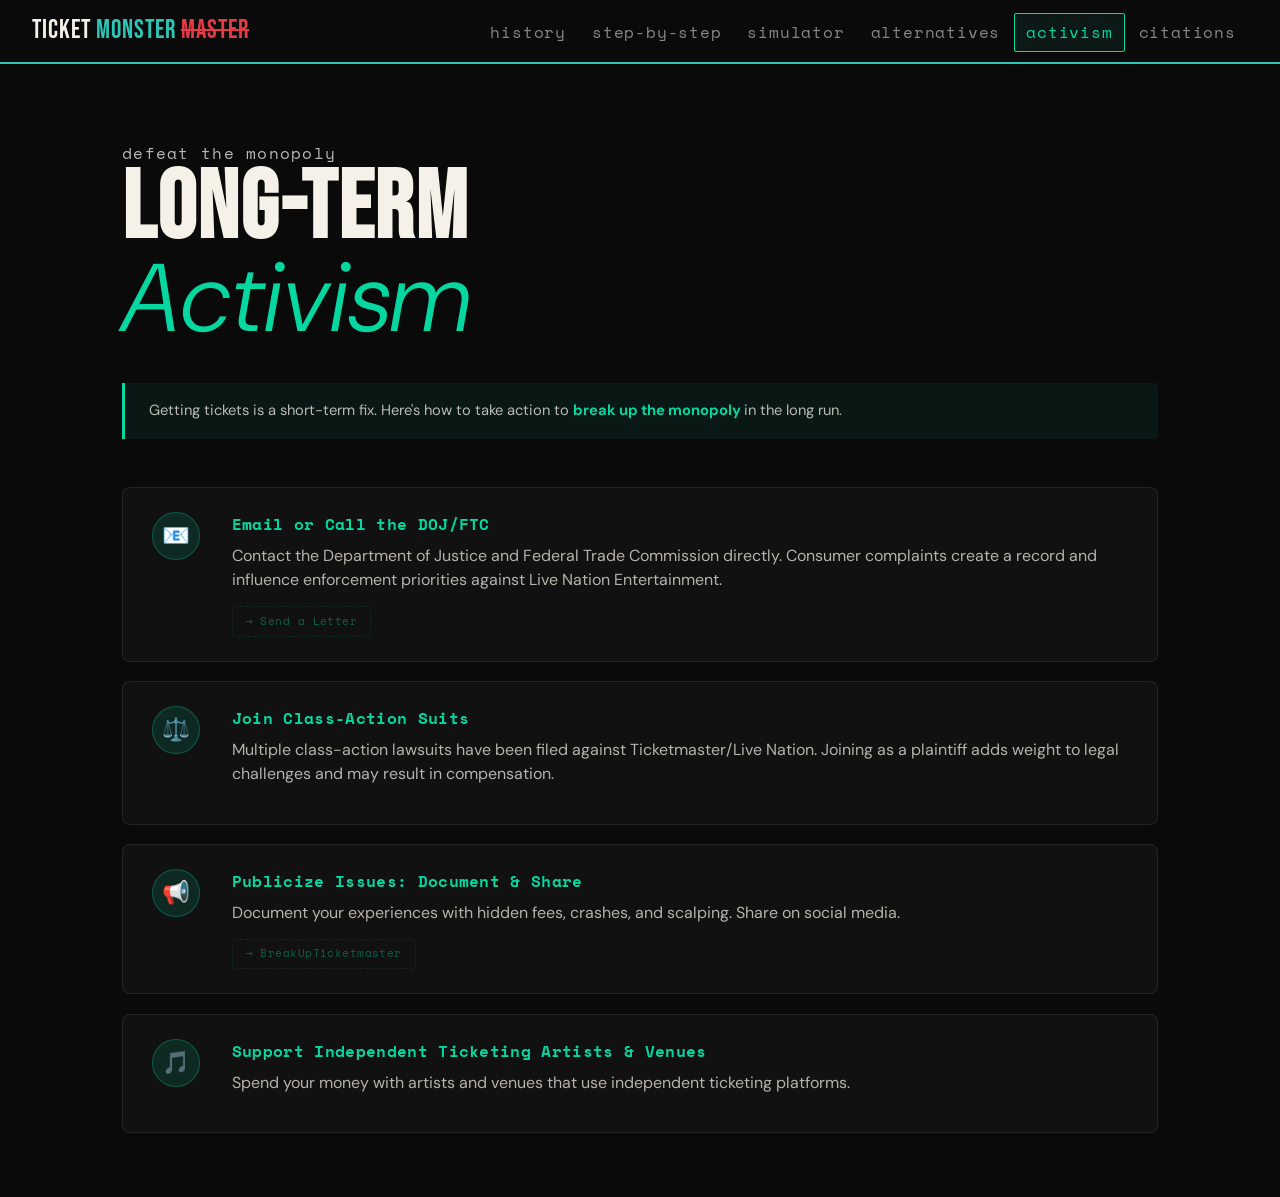
==== commit ba086cf6: "Fix colors, add brochure selection" ====
--- a/pages/activism.html
+++ b/pages/activism.html
@@ -1,155 +1,276 @@
 <html lang="en">
-  <head>
-    <meta charset="UTF-8" />
-    <meta name="viewport" content="width=device-width, initial-scale=1.0" />
-    <title>
-      Long-Term Activism — Ticket Monster
-    </title>
-    <link rel="stylesheet" href="../css/style.css" />
-    <style>
-      .activism-intro { background: rgba(6,214,160,0.07); border-left: 3px solid var(--green); padding: 1rem 1.5rem; border-radius: 0 4px 4px 0; font-size: 0.92rem; color: var(--text-75); margin-bottom: 3rem; } .activism-intro strong { color: var(--green); } .action-list { display: flex; flex-direction: column; gap: 1.2rem; } .action-item { display: grid; grid-template-columns: 56px 1fr; gap: 1.5rem; align-items: start; background: rgba(255,255,255,0.03); border: 1px solid rgba(255,255,255,0.08); border-radius: 8px; padding: 1.5rem 1.8rem; transition: border-color 0.25s, transform 0.2s; } .action-item:hover { border-color: rgba(6,214,160,0.35); transform: translateX(4px); } .action-icon-wrap { width: 48px; height: 48px; border-radius: 50%; background: rgba(6,214,160,0.12); border: 1px solid rgba(6,214,160,0.3); display: flex; align-items: center; justify-content: center; font-size: 1.4rem; flex-shrink: 0; } .action-body h3 { font-family: 'Space Mono', monospace; font-size: 0.88rem; font-weight: 700; color: var(--green); margin-bottom: 0.4rem; letter-spacing: 0.02em; } .action-body p { font-size: 0.9rem; color: var(--text-72); line-height: 1.55; margin-bottom: 0.8rem; } .action-links { display: flex; flex-wrap: wrap; gap: 0.5rem; } .action-link { display: inline-flex; align-items: center; gap: 0.35rem; font-family: 'Space Mono', monospace; font-size: 0.68rem; color: var(--green); text-decoration: none; border: 1px solid rgba(6,214,160,0.3); padding: 0.35rem 0.8rem; border-radius: 3px; transition: all 0.2s; letter-spacing: 0.04em; } .action-link:hover { background: rgba(6,214,160,0.1); border-color: var(--green); } .action-link.placeholder { opacity: 0.4; cursor: default; border-style: dashed; } .note-edit { font-family: 'Space Mono', monospace; font-size: 0.68rem; color: rgba(255,255,255,0.2); letter-spacing: 0.06em; } @media (max-width: 600px) { .action-item { grid-template-columns: 1fr; } .action-icon-wrap { width: 38px; height: 38px; font-size: 1.1rem; } }
-    </style>
-  </head>
-  <body>
-    <nav>
-      <a href="../index.html" class="nav-logo">
-        ticket
-        <span class="alt">
-          monster
-        </span>
-        <span class="strike">
-          master
-        </span>
-      </a>
-      <div class="hamburger">
-        <span>
-        </span>
-        <span>
-        </span>
-        <span>
-        </span>
+
+<head>
+  <meta charset="UTF-8" />
+  <meta name="viewport" content="width=device-width, initial-scale=1.0" />
+  <title>
+    Long-Term Activism — Ticket Monster
+  </title>
+  <link rel="stylesheet" href="../css/style.css" />
+  <style>
+    .activism-intro {
+      background: rgba(6, 214, 160, 0.07);
+      border-left: 3px solid var(--green);
+      padding: 1rem 1.5rem;
+      border-radius: 0 4px 4px 0;
+      font-size: 0.92rem;
+      color: var(--text-75);
+      margin-bottom: 3rem;
+    }
+
+    .activism-intro strong {
+      color: var(--green);
+    }
+
+    .action-list {
+      display: flex;
+      flex-direction: column;
+      gap: 1.2rem;
+    }
+
+    .action-item {
+      display: grid;
+      grid-template-columns: 56px 1fr;
+      gap: 1.5rem;
+      align-items: start;
+      background: rgba(255, 255, 255, 0.03);
+      border: 1px solid rgba(255, 255, 255, 0.08);
+      border-radius: 8px;
+      padding: 1.5rem 1.8rem;
+      transition: border-color 0.25s, transform 0.2s;
+    }
+
+    .action-item:hover {
+      border-color: rgba(6, 214, 160, 0.35);
+      transform: translateX(4px);
+    }
+
+    .action-icon-wrap {
+      width: 48px;
+      height: 48px;
+      border-radius: 50%;
+      background: rgba(6, 214, 160, 0.12);
+      border: 1px solid rgba(6, 214, 160, 0.3);
+      display: flex;
+      align-items: center;
+      justify-content: center;
+      font-size: 1.4rem;
+      flex-shrink: 0;
+    }
+
+    .action-body h3 {
+      font-family: 'Space Mono', monospace;
+      font-size: 1.0rem;
+      font-weight: 700;
+      color: var(--green);
+      margin-bottom: 0.4rem;
+      letter-spacing: 0.02em;
+    }
+
+    .action-body p {
+      font-size: 1.0rem;
+      color: var(--text-72);
+      line-height: 1.55;
+      margin-bottom: 0.8rem;
+    }
+
+    .action-links {
+      display: flex;
+      flex-wrap: wrap;
+      gap: 0.5rem;
+    }
+
+    .action-link {
+      display: inline-flex;
+      align-items: center;
+      gap: 0.35rem;
+      font-family: 'Space Mono', monospace;
+      font-size: 0.68rem;
+      color: var(--green);
+      text-decoration: none;
+      border: 1px solid rgba(6, 214, 160, 0.3);
+      padding: 0.35rem 0.8rem;
+      border-radius: 3px;
+      transition: all 0.2s;
+      letter-spacing: 0.04em;
+    }
+
+    .action-link:hover {
+      background: rgba(6, 214, 160, 0.1);
+      border-color: var(--green);
+    }
+
+    .action-link.placeholder {
+      opacity: 0.4;
+      cursor: default;
+      border-style: dashed;
+    }
+
+    .note-edit {
+      font-family: 'Space Mono', monospace;
+      font-size: 0.68rem;
+      color: rgba(255, 255, 255, 0.2);
+      letter-spacing: 0.06em;
+    }
+
+    @media (max-width: 600px) {
+      .action-item {
+        grid-template-columns: 1fr;
+      }
+
+      .action-icon-wrap {
+        width: 38px;
+        height: 38px;
+        font-size: 1.1rem;
+      }
+    }
+  </style>
+</head>
+
+<body class="activism">
+  <nav>
+    <a href="../index.html" class="nav-logo">
+      ticket
+      <span class="alt">
+        monster
+      </span>
+      <span class="strike">
+        master
+      </span>
+    </a>
+    <div class="hamburger">
+      <span>
+      </span>
+      <span>
+      </span>
+      <span>
+      </span>
+    </div>
+    <ul>
+      <li>
+        <a href="history.html">
+          History
+        </a>
+      </li>
+      <li>
+        <a href="step-by-step.html">
+          Step-by-Step
+        </a>
+      </li>
+      <li>
+        <a href="simulator.html">
+          Simulator
+        </a>
+      </li>
+      <li>
+        <a href="alternatives.html">
+          Alternatives
+        </a>
+      </li>
+      <li>
+        <a href="activism.html" class="active">
+          Activism
+        </a>
+      </li>
+      <li>
+        <a href="citations.html">
+          Citations
+        </a>
+      </li>
+    </ul>
+  </nav>
+  <div class="page-wrapper">
+    <div class="page-hero">
+      <div class="subtitle">
+        Defeat the Monopoly
       </div>
-      <ul>
-        <li>
-          <a href="history.html">
-            History
-          </a>
-        </li>
-        <li>
-          <a href="step-by-step.html">
-            Step-by-Step
-          </a>
-        </li>
-        <li>
-          <a href="simulator.html">
-            Simulator
-          </a>
-        </li>
-        <li>
-          <a href="alternatives.html">
-            Alternatives
-          </a>
-        </li>
-        <li>
-          <a href="activism.html">
-            Activism
-          </a>
-        </li>
-        <li>
-          <a href="citations.html">
-            Citations
-          </a>
-        </li>
-      </ul>
-    </nav>
-    <div class="page-wrapper">
-      <div class="page-hero">
-        <div class="subtitle">
-          Defeat the Monopoly
-        </div>
-        <h1>
-          Long-Term
-          <br />
-          <em>
-            Activism
-          </em>
-        </h1>
+      <h1>
+        Long-Term
+        <br />
+        <em>
+          Activism
+        </em>
+      </h1>
+    </div>
+    <div class="container">
+      <div class="activism-intro">
+        Getting tickets is a short-term fix. Here's how to take action to
+        <strong>
+          break up the monopoly
+        </strong>
+        in the long run.
       </div>
-      <div class="container">
-        <div class="activism-intro">
-          Getting tickets is a short-term fix. Here's how to take action to
-          <strong>
-            break up the monopoly
-          </strong>
-          in the long run.
-        </div>
-        <div class="action-list">
-          <div class="action-item">
-            <div class="action-icon-wrap">
-              📧
+      <div class="action-list">
+        <div class="action-item">
+          <div class="action-icon-wrap">
+            📧
+          </div>
+          <div class="action-body">
+            <h3>
+              Email or Call the DOJ/FTC
+            </h3>
+            <p>
+              Contact the Department of Justice and Federal Trade Commission directly. Consumer complaints create a
+              record and influence enforcement priorities against Live Nation Entertainment.
+            </p>
+            <div class="action-links">
+              <a href="https://actionnetwork.org/letters/tell-the-department-of-justice-to-investigate-ticketmaster/"
+                class="action-link placeholder">
+                → Send a Letter
+              </a>
             </div>
-            <div class="action-body">
-              <h3>
-                Email or Call the DOJ/FTC
-              </h3>
-              <p>
-                Contact the Department of Justice and Federal Trade Commission directly. Consumer complaints create a record and influence enforcement priorities against Live Nation Entertainment.
-              </p>
-              <div class="action-links">
-                <a href="https://actionnetwork.org/letters/tell-the-department-of-justice-to-investigate-ticketmaster/" class="action-link placeholder">
-                  → Send a Letter
-                </a>
-              </div>
+          </div>
+        </div>
+        <div class="action-item">
+          <div class="action-icon-wrap">
+            ⚖️
+          </div>
+          <div class="action-body">
+            <h3>
+              Join Class-Action Suits
+            </h3>
+            <p>
+              Multiple class-action lawsuits have been filed against Ticketmaster/Live Nation. Joining as a plaintiff
+              adds weight to legal challenges and may result in compensation.
+            </p>
+          </div>
+        </div>
+        <div class="action-item">
+          <div class="action-icon-wrap">
+            📢
+          </div>
+          <div class="action-body">
+            <h3>
+              Publicize Issues: Document & Share
+            </h3>
+            <p>
+              Document your experiences with hidden fees, crashes, and scalping. Share on social media.
+            </p>
+            <div class="action-links">
+              <a href="https://www.breakupticketmaster.com/" class="action-link placeholder">
+                → BreakUpTicketmaster
+              </a>
             </div>
           </div>
-          <div class="action-item">
-            <div class="action-icon-wrap">
-              ⚖️
-            </div>
-            <div class="action-body">
-              <h3>
-                Join Class-Action Suits
-              </h3>
-              <p>
-                Multiple class-action lawsuits have been filed against Ticketmaster/Live Nation. Joining as a plaintiff adds weight to legal challenges and may result in compensation.
-              </p>
-            </div>
-          </div>
-          <div class="action-item">
-            <div class="action-icon-wrap">
-              📢
-            </div>
-            <div class="action-body">
-              <h3>
-                Publicize Issues: Document & Share
-              </h3>
-              <p>
-                Document your experiences with hidden fees, crashes, and scalping. Share on social media.
-              </p>
-              <div class="action-links">
-                <a href="https://www.breakupticketmaster.com/" class="action-link placeholder">
-                  → BreakUpTicketmaster
-                </a>
-              </div>
-            </div>
-          </div>
-          <div class="action-item">
-            <div class="action-icon-wrap">
-              🎵
-            </div>
-            <div class="action-body">
-              <h3>
-                Support Independent Ticketing Artists & Venues
-              </h3>
-              <p>
-                Spend your money with artists and venues that use independent ticketing platforms.
-              </p>
-            </div>
+        </div>
+        <div class="action-item">
+          <div class="action-icon-wrap">
+            🎵
+          </div>
+          <div class="action-body">
+            <h3>
+              Support Independent Ticketing Artists & Venues
+            </h3>
+            <p>
+              Spend your money with artists and venues that use independent ticketing platforms.
+            </p>
           </div>
         </div>
       </div>
     </div>
-    <script src="../js/nav.js">
-    </script>
-  </body>
+  </div>
+  <script src="../js/nav.js">
+  </script>
+</body>
+
 </html>
--- a/css/style.css
+++ b/css/style.css
@@ -26,11 +26,13 @@
   --cream: #ede8dc;
   --teal: #2ec4b6;
   --coral: #e63946;
+  --blue: #3485ee;
   --yellow: #ffd166;
+  --purple: #b067ff;
   --pink: #ffb3ba;
   --green: #06d6a0;
   --mid-gray: #3a3a3a;
-  --light-gray: #888;
+  --light-gray: #b8b8b8;
   --nav-h: 64px;
 }
 
@@ -42,7 +44,7 @@
   background: var(--bg);
   color: var(--fg);
   font-family: 'DM Sans', sans-serif;
-  font-size: 18px;
+  font-size: 22px;
   line-height: 1.6;
   min-height: 100vh;
 }
@@ -75,8 +77,8 @@
 
 .nav-logo span.strike {
   color: var(--coral);
+  text-decoration-color: var(--white);
   text-decoration: line-through;
-  text-decoration-color: currentColor;
   text-decoration-thickness: 2px;
 }
 
@@ -92,7 +94,7 @@
 
 nav ul li a {
   font-family: 'Space Mono', monospace;
-  font-size: 0.72rem;
+  font-size: 1.0rem;
   color: var(--link);
   text-decoration: none;
   padding: 0.4rem 0.7rem;
@@ -154,10 +156,52 @@
 .page-hero .subtitle {
   font-family: 'Space Mono', monospace;
   text-transform: lowercase;
-  font-size: 0.82rem;
+  font-size: 1.0rem;
   color: var(--light-gray);
   margin-top: 0.8rem;
   letter-spacing: 0.08em;
+}
+
+body.history .page-hero h1 em {
+  color: var(--teal);
+}
+body.step-by-step .page-hero h1 em {
+  color: var(--coral);
+}
+body.alternatives .page-hero h1 em {
+  color: var(--yellow);
+}
+body.activism .page-hero h1 em {
+  color: var(--green);
+}
+body.simulator .page-hero h1 em {
+  color: var(--purple);
+}
+
+body.history nav ul li a.active,
+body.history nav ul li a.active:hover {
+  color: var(--teal);
+  border-color: var(--teal);
+}
+body.step-by-step nav ul li a.active,
+body.step-by-step nav ul li a.active:hover {
+  color: var(--coral);
+  border-color: var(--coral);
+}
+body.alternatives nav ul li a.active,
+body.alternatives nav ul li a.active:hover {
+  color: var(--yellow);
+  border-color: var(--yellow);
+}
+body.simulator nav ul li a.active,
+body.simulator nav ul li a.active:hover {
+  color: var(--purple);
+  border-color: var(--purple);
+}
+body.activism nav ul li a.active,
+body.activism nav ul li a.active:hover {
+  color: var(--green);
+  border-color: var(--green);
 }
 
 /* ── SECTION CONTAINER ── */
